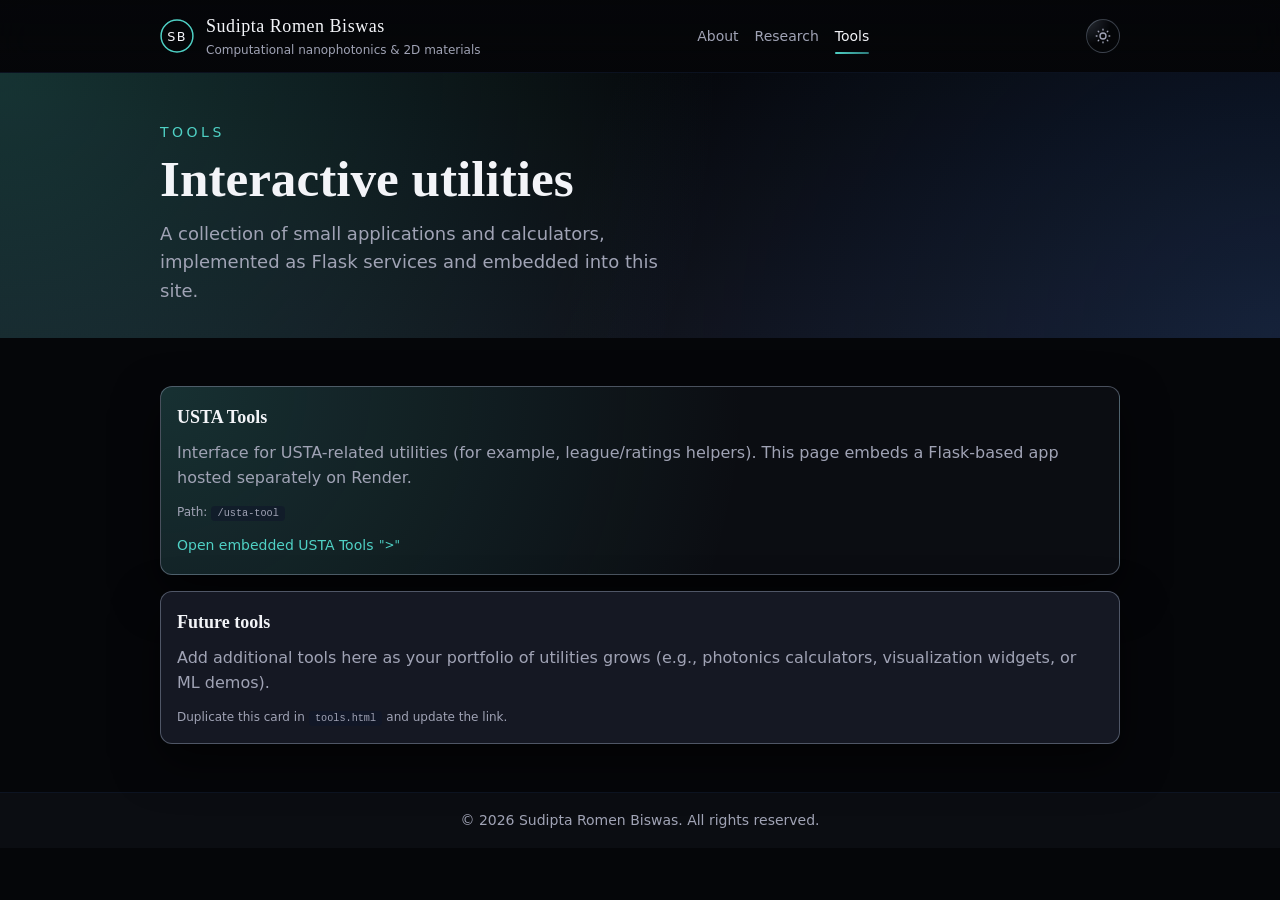
==== docs/tools.html @ 795b971c "moved to /docs" ====
<!DOCTYPE html>
<html lang="en" data-theme="dark">
  <head>
    <meta charset="UTF-8" />
    <meta name="viewport" content="width=device-width, initial-scale=1" />
    <title>Tools · Sudipta Romen Biswas</title>
    <meta name="description" content="Tools and utilities by Sudipta Romen Biswas." />

    <link href="https://api.fontshare.com/v2/css?f[]=satoshi@300,400,500,700&f[]=boska@400,500,700&display=swap" rel="stylesheet" />

    <link rel="stylesheet" href="./assets/style.css" />
  </head>
  <body>
    <header class="site-header">
      <div class="container header-inner">
        <a href="./index.html" class="brand" aria-label="Sudipta Romen Biswas home">
          <span class="logo-mark" aria-hidden="true">
            <svg viewBox="0 0 32 32" role="img" aria-hidden="true">
              <circle cx="16" cy="16" r="15" class="logo-ring" />
              <text x="50%" y="54%" dominant-baseline="middle" text-anchor="middle">SB</text>
            </svg>
          </span>
          <span class="brand-text">
            <span class="brand-title">Sudipta Romen Biswas</span>
            <span class="brand-subtitle">Computational nanophotonics & 2D materials</span>
          </span>
        </a>
        <button class="icon-button nav-toggle" type="button" aria-label="Toggle navigation" aria-expanded="false">
          <span></span><span></span>
        </button>
        <nav class="site-nav" aria-label="Primary">
          <a href="./index.html#about">About</a>
          <a href="./index.html#research">Research</a>
          <a href="./tools.html" aria-current="page">Tools</a>
        </nav>
        <button class="icon-button theme-toggle" type="button" data-theme-toggle aria-label="Switch color theme">
        </button>
      </div>
    </header>

    <main>
      <section class="hero hero-compact">
        <div class="container hero-inner">
          <div class="hero-text">
            <p class="eyebrow">Tools</p>
            <h1 class="hero-title">Interactive utilities</h1>
            <p class="hero-tagline">
              A collection of small applications and calculators, implemented as Flask services and embedded into this
              site.
            </p>
          </div>
        </div>
      </section>

      <section class="section">
        <div class="container">
          <div class="card-grid">
            <article class="card">
              <h2 class="card-title">USTA Tools</h2>
              <p class="card-body">
                Interface for USTA-related utilities (for example, league/ratings helpers). This page embeds a
                Flask-based app hosted separately on Render.
              </p>
              <p class="card-meta">Path: <code>/usta-tool</code></p>
              <a class="card-link" href="./usta-tool.html">Open embedded USTA Tools</a>
            </article>

            <article class="card card-muted">
              <h2 class="card-title">Future tools</h2>
              <p class="card-body">
                Add additional tools here as your portfolio of utilities grows (e.g., photonics calculators,
                visualization widgets, or ML demos).
              </p>
              <p class="card-meta">Duplicate this card in <code>tools.html</code> and update the link.</p>
            </article>
          </div>
        </div>
      </section>
    </main>

    <footer class="site-footer">
      <div class="container footer-inner">
        <p>&copy; <span id="year"></span> Sudipta Romen Biswas. All rights reserved.</p>
      </div>
    </footer>

    <script src="./assets/script.js" defer></script>
  </body>
</html>
---- docs/assets/style.css ----
/*
  Sudipta Romen Biswas – personal site
  Modern dark-leaning design, responsive, with light/dark toggle.
*/

*, *::before, *::after {
  box-sizing: border-box;
  margin: 0;
  padding: 0;
}

html {
  -webkit-font-smoothing: antialiased;
  text-rendering: optimizeLegibility;
  scroll-behavior: smooth;
}

body {
  min-height: 100vh;
  line-height: 1.6;
  font-family: var(--font-body, system-ui, -apple-system, BlinkMacSystemFont, 'Segoe UI', sans-serif);
  font-size: var(--text-base);
  background-color: var(--color-bg);
  color: var(--color-text);
}

img,
svg {
  display: block;
  max-width: 100%;
}

a {
  color: inherit;
  text-decoration: none;
}

a:hover {
  text-decoration: underline;
}

button {
  font: inherit;
  color: inherit;
  background: none;
  border: none;
  cursor: pointer;
}

:root {
  --font-body: 'Satoshi', system-ui, -apple-system, BlinkMacSystemFont, 'Segoe UI', sans-serif;
  --font-display: 'Boska', 'Georgia', serif;

  --text-xs: 0.75rem;
  --text-sm: 0.875rem;
  --text-base: 1rem;
  --text-lg: 1.125rem;
  --text-xl: 1.5rem;
  --text-2xl: 2rem;
  --text-3xl: 2.5rem;

  --space-1: 0.25rem;
  --space-2: 0.5rem;
  --space-3: 0.75rem;
  --space-4: 1rem;
  --space-6: 1.5rem;
  --space-8: 2rem;
  --space-12: 3rem;
  --space-16: 4rem;

  --radius-sm: 0.375rem;
  --radius-md: 0.5rem;
  --radius-lg: 0.75rem;
  --radius-full: 999px;

  --color-bg: #050609;
  --color-surface: #0b0d12;
  --color-surface-2: #151823;
  --color-surface-alt: #0f1119;
  --color-border: #242839;
  --color-text: #f3f4f8;
  --color-text-muted: #a0a3b5;
  --color-accent: #4fd1c5;
  --color-accent-soft: rgba(79, 209, 197, 0.12);
  --color-accent-strong: #2c7a7b;

  --shadow-soft: 0 18px 45px rgba(0, 0, 0, 0.55);

  --content-width: min(960px, 100% - 2.5rem);

  --transition-fast: 180ms ease-out;
}

html[data-theme='light'] {
  --color-bg: #f7f6f2;
  --color-surface: #ffffff;
  --color-surface-2: #f0f1f7;
  --color-surface-alt: #f3f4fb;
  --color-border: #d9dde9;
  --color-text: #12131a;
  --color-text-muted: #5b6178;
  --color-accent: #16a394;
  --color-accent-soft: rgba(22, 163, 148, 0.12);
  --color-accent-strong: #0f766e;

  --shadow-soft: 0 18px 45px rgba(15, 23, 42, 0.14);
}

.container {
  width: 100%;
  max-width: var(--content-width);
  margin-inline: auto;
}

.site-header {
  position: sticky;
  top: 0;
  z-index: 20;
  backdrop-filter: blur(18px);
  background: linear-gradient(to bottom, rgba(5, 6, 9, 0.9), rgba(5, 6, 9, 0.7));
  border-bottom: 1px solid rgba(15, 23, 42, 0.7);
}

html[data-theme='light'] .site-header {
  background: linear-gradient(to bottom, rgba(247, 246, 242, 0.95), rgba(247, 246, 242, 0.85));
  border-bottom-color: rgba(209, 213, 219, 0.9);
}

.header-inner {
  display: flex;
  align-items: center;
  justify-content: space-between;
  gap: var(--space-4);
  padding-block: var(--space-3);
}

.brand {
  display: flex;
  align-items: center;
  gap: var(--space-3);
  text-decoration: none;
}

.brand-text {
  display: flex;
  flex-direction: column;
}

.brand-title {
  font-family: var(--font-display);
  font-size: var(--text-lg);
  letter-spacing: 0.03em;
}

.brand-subtitle {
  font-size: var(--text-xs);
  color: var(--color-text-muted);
}

.logo-mark svg {
  width: 34px;
  height: 34px;
}

.logo-ring {
  fill: none;
  stroke: var(--color-accent);
  stroke-width: 1.4;
}

.logo-mark text {
  fill: var(--color-text);
  font-family: var(--font-body);
  font-size: 0.75rem;
  letter-spacing: 0.1em;
}

.site-nav {
  display: flex;
  align-items: center;
  gap: var(--space-4);
  font-size: var(--text-sm);
}

.site-nav a {
  text-decoration: none;
  color: var(--color-text-muted);
  position: relative;
  padding-block: 0.15rem;
}

.site-nav a::after {
  content: '';
  position: absolute;
  left: 0;
  bottom: -0.25rem;
  width: 0;
  height: 2px;
  border-radius: 999px;
  background: linear-gradient(90deg, var(--color-accent), var(--color-accent-strong));
  transition: width var(--transition-fast);
}

.site-nav a:hover::after,
.site-nav a[aria-current='page']::after {
  width: 100%;
}

.site-nav a[aria-current='page'] {
  color: var(--color-text);
}

.icon-button {
  width: 34px;
  height: 34px;
  border-radius: var(--radius-full);
  display: inline-flex;
  align-items: center;
  justify-content: center;
  color: var(--color-text-muted);
  border: 1px solid rgba(148, 163, 184, 0.35);
  background: radial-gradient(circle at top left, rgba(148, 163, 184, 0.25), transparent 55%);
  transition: background var(--transition-fast), border-color var(--transition-fast), color var(--transition-fast), transform 150ms ease-out;
}

.icon-button:hover {
  border-color: var(--color-accent);
  color: var(--color-accent);
  transform: translateY(-1px);
}

.theme-toggle svg {
  width: 18px;
  height: 18px;
}

.nav-toggle {
  display: none;
  flex-direction: column;
  justify-content: center;
  gap: 4px;
  padding-inline: 0;
}

.nav-toggle span {
  width: 16px;
  height: 2px;
  border-radius: 999px;
  background: var(--color-text);
}

.hero {
  padding-block: var(--space-16) var(--space-12);
  background:
    radial-gradient(circle at top left, rgba(79, 209, 197, 0.22), transparent 55%),
    radial-gradient(circle at bottom right, rgba(59, 130, 246, 0.15), transparent 55%),
    linear-gradient(to bottom, var(--color-bg), var(--color-surface-alt));
}

.hero-compact {
  padding-block: var(--space-12) var(--space-8);
}

.hero-inner {
  display: flex;
  flex-direction: column;
  gap: var(--space-4);
}

.hero-text {
  max-width: 40rem;
}

.eyebrow {
  font-size: var(--text-sm);
  letter-spacing: 0.25em;
  text-transform: uppercase;
  color: var(--color-accent);
}

.hero-title {
  font-family: var(--font-display);
  font-size: clamp(2.4rem, 4vw, 3.2rem);
  line-height: 1.1;
  margin-top: var(--space-2);
}

.hero-tagline {
  margin-top: var(--space-3);
  font-size: var(--text-lg);
  color: var(--color-text-muted);
}

.hero-meta {
  margin-top: var(--space-3);
  font-size: var(--text-sm);
  color: var(--color-text-muted);
}

.section {
  padding-block: var(--space-12);
}

.section-alt {
  background: radial-gradient(circle at top right, rgba(148, 163, 184, 0.12), transparent 60%), var(--color-surface);
}

.split {
  display: grid;
  gap: var(--space-8);
}

.section-header h2 {
  font-family: var(--font-display);
  font-size: var(--text-2xl);
}

.section-header p {
  margin-top: var(--space-3);
  color: var(--color-text-muted);
}

.section-body p + p {
  margin-top: var(--space-3);
}

.section-body p {
  color: var(--color-text-muted);
}

.pill-list {
  display: flex;
  flex-wrap: wrap;
  gap: var(--space-2);
  margin-bottom: var(--space-4);
}

.pill {
  font-size: var(--text-xs);
  padding: 0.35rem 0.75rem;
  border-radius: var(--radius-full);
  border: 1px solid rgba(148, 163, 184, 0.4);
  background: radial-gradient(circle at top left, var(--color-accent-soft), transparent 65%);
}

.contact-block {
  text-align: left;
}

.contact-block h2 {
  font-family: var(--font-display);
  font-size: var(--text-xl);
  margin-bottom: var(--space-2);
}

.contact-block p {
  color: var(--color-text-muted);
}

.card-grid {
  display: grid;
  gap: var(--space-4);
}

.card {
  border-radius: var(--radius-lg);
  padding: var(--space-4);
  background: radial-gradient(circle at top left, rgba(79, 209, 197, 0.18), transparent 60%), var(--color-surface);
  border: 1px solid rgba(148, 163, 184, 0.45);
  box-shadow: var(--shadow-soft);
}

.card-muted {
  background: var(--color-surface-2);
}

.card-title {
  font-family: var(--font-display);
  font-size: var(--text-lg);
}

.card-body {
  margin-top: var(--space-2);
  color: var(--color-text-muted);
}

.card-meta {
  margin-top: var(--space-3);
  font-size: var(--text-xs);
  color: var(--color-text-muted);
}

.card-link {
  display: inline-flex;
  align-items: center;
  gap: 0.35rem;
  margin-top: var(--space-3);
  font-size: var(--text-sm);
  color: var(--color-accent);
  text-decoration: none;
}

.card-link::after {
  content: '">"';
  font-size: 0.85em;
}

.embed-wrapper {
  border-radius: var(--radius-lg);
  overflow: hidden;
  border: 1px solid rgba(148, 163, 184, 0.45);
  background: var(--color-surface-2);
  box-shadow: var(--shadow-soft);
}

.embed-wrapper iframe {
  width: 100%;
  min-height: 80vh;
  border: none;
  background: var(--color-bg);
}

.embed-note {
  margin-top: var(--space-3);
  font-size: var(--text-sm);
  color: var(--color-text-muted);
}

code {
  font-family: ui-monospace, SFMono-Regular, Menlo, Monaco, Consolas, 'Liberation Mono', 'Courier New', monospace;
  font-size: 0.85em;
  background: rgba(15, 23, 42, 0.6);
  padding: 0.15rem 0.4rem;
  border-radius: 0.25rem;
}

html[data-theme='light'] code {
  background: rgba(229, 231, 235, 0.9);
}

.site-footer {
  border-top: 1px solid rgba(15, 23, 42, 0.7);
  background: var(--color-surface);
}

html[data-theme='light'] .site-footer {
  border-top-color: rgba(209, 213, 219, 0.9);
}

.footer-inner {
  padding-block: var(--space-4);
  text-align: center;
  font-size: var(--text-sm);
  color: var(--color-text-muted);
}

@media (max-width: 768px) {
  .header-inner {
    align-items: center;
  }

  .site-nav {
    position: fixed;
    inset-inline: 0;
    top: 56px;
    padding: var(--space-4) var(--space-4) var(--space-6);
    background: var(--color-surface);
    flex-direction: column;
    align-items: flex-start;
    gap: var(--space-3);
    transform: translateY(-110%);
    opacity: 0;
    pointer-events: none;
    transition: transform var(--transition-fast), opacity var(--transition-fast);
  }

  .site-header.nav-open .site-nav {
    transform: translateY(0);
    opacity: 1;
    pointer-events: auto;
  }

  .nav-toggle {
    display: inline-flex;
  }

  .site-header {
    background: linear-gradient(to bottom, rgba(5, 6, 9, 0.97), rgba(5, 6, 9, 0.94));
  }

  html[data-theme='light'] .site-header {
    background: linear-gradient(to bottom, rgba(247, 246, 242, 0.97), rgba(247, 246, 242, 0.94));
  }

  .hero {
    padding-block: var(--space-12) var(--space-10);
  }

  .split {
    grid-template-columns: 1fr;
  }
}

@media (min-width: 769px) {
  .split {
    grid-template-columns: minmax(0, 1.2fr) minmax(0, 1.8fr);
    align-items: flex-start;
  }

  .hero-inner {
    flex-direction: row;
    justify-content: space-between;
    align-items: flex-end;
  }

  .hero-text {
    max-width: 32rem;
  }
}
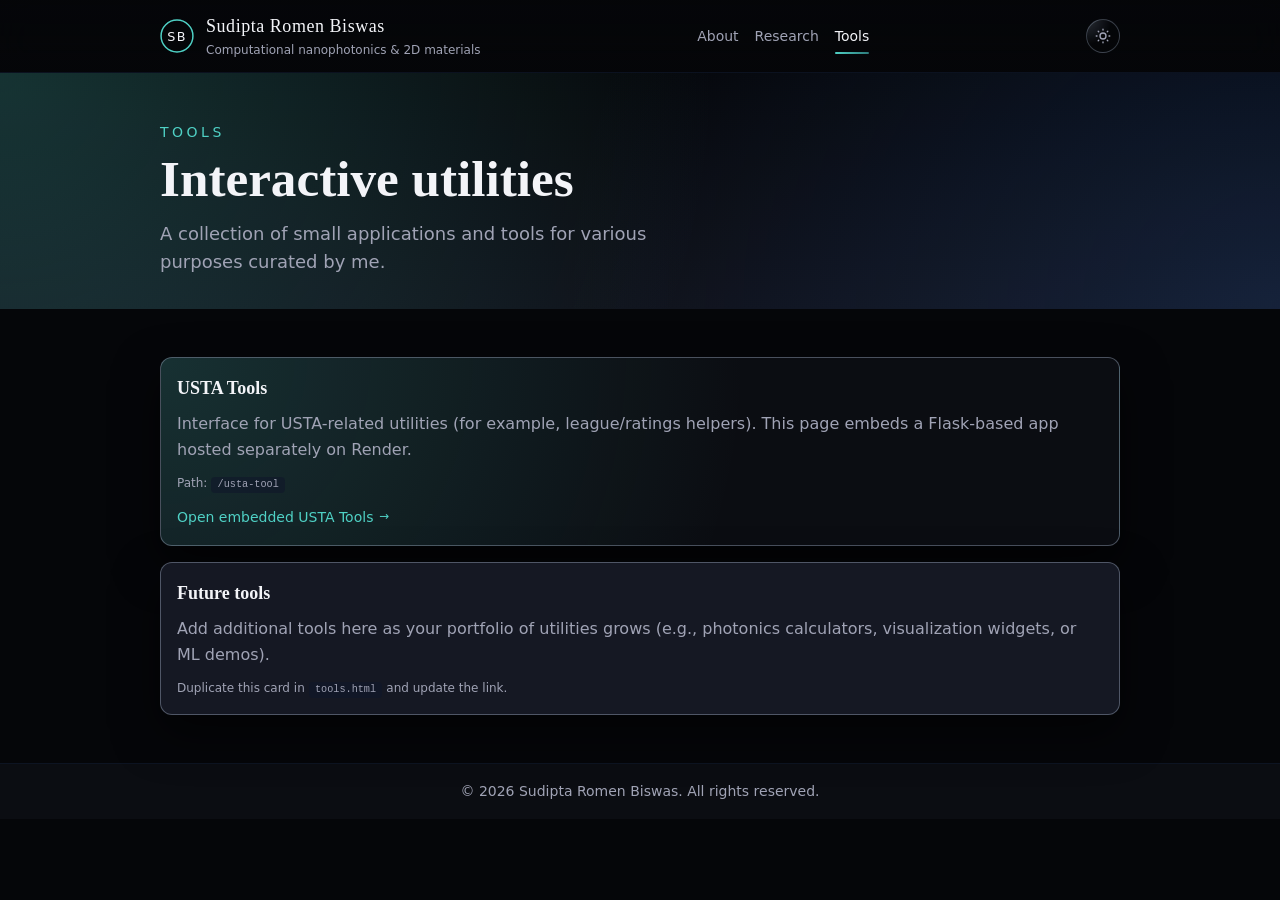
==== commit d6f0b4b9: "initial commit by claude" ====
--- a/docs/tools.html
+++ b/docs/tools.html
@@ -45,8 +45,7 @@
             <p class="eyebrow">Tools</p>
             <h1 class="hero-title">Interactive utilities</h1>
             <p class="hero-tagline">
-              A collection of small applications and calculators, implemented as Flask services and embedded into this
-              site.
+              A collection of small applications and tools for various purposes curated by me.
             </p>
           </div>
         </div>
--- a/docs/assets/style.css
+++ b/docs/assets/style.css
@@ -516,4 +516,214 @@
   .hero-text {
     max-width: 32rem;
   }
-}
+
+  .hero-with-photo {
+    align-items: center;
+  }
+
+  .research-grid {
+    grid-template-columns: repeat(2, 1fr);
+  }
+
+  .portfolio-grid {
+    grid-template-columns: repeat(2, 1fr);
+  }
+}
+
+/* Hero with Photo */
+.hero-with-photo {
+  display: flex;
+  flex-direction: column-reverse;
+  gap: var(--space-8);
+}
+
+.hero-photo {
+  flex-shrink: 0;
+}
+
+.profile-img {
+  width: 180px;
+  height: 180px;
+  border-radius: 50%;
+  object-fit: cover;
+  border: 3px solid var(--color-accent);
+  box-shadow: 0 0 40px rgba(79, 209, 197, 0.3);
+}
+
+@media (min-width: 769px) {
+  .hero-with-photo {
+    flex-direction: row;
+  }
+
+  .profile-img {
+    width: 220px;
+    height: 220px;
+  }
+}
+
+/* Hero Links */
+.hero-links {
+  display: flex;
+  flex-wrap: wrap;
+  gap: var(--space-3);
+  margin-top: var(--space-6);
+}
+
+.hero-link {
+  display: inline-flex;
+  align-items: center;
+  gap: var(--space-2);
+  padding: 0.6rem 1rem;
+  font-size: var(--text-sm);
+  border-radius: var(--radius-full);
+  border: 1px solid rgba(148, 163, 184, 0.4);
+  background: radial-gradient(circle at top left, var(--color-accent-soft), transparent 65%);
+  color: var(--color-text);
+  text-decoration: none;
+  transition: all var(--transition-fast);
+}
+
+.hero-link:hover {
+  border-color: var(--color-accent);
+  transform: translateY(-2px);
+  text-decoration: none;
+}
+
+.hero-link svg {
+  color: var(--color-accent);
+}
+
+.meta-highlight {
+  color: var(--color-accent);
+  font-weight: 500;
+}
+
+/* Section Header Full Width */
+.section-header-full {
+  margin-bottom: var(--space-8);
+}
+
+.section-header-full h2 {
+  font-family: var(--font-display);
+  font-size: var(--text-2xl);
+}
+
+.section-header-full p {
+  margin-top: var(--space-3);
+  color: var(--color-text-muted);
+  max-width: 48rem;
+}
+
+.section-header-full .pill-list {
+  margin-top: var(--space-4);
+}
+
+/* Research & Portfolio Grids */
+.research-grid,
+.portfolio-grid {
+  display: grid;
+  gap: var(--space-4);
+}
+
+/* Card Enhancements */
+.card-featured {
+  border-color: rgba(79, 209, 197, 0.3);
+}
+
+.card-company {
+  display: flex;
+  align-items: center;
+  gap: var(--space-2);
+  margin-bottom: var(--space-3);
+  font-size: var(--text-sm);
+  color: var(--color-text-muted);
+  font-weight: 500;
+}
+
+.company-logo {
+  color: var(--color-accent);
+}
+
+.company-text-logo {
+  font-size: var(--text-lg);
+  font-weight: 700;
+  letter-spacing: 0.05em;
+  color: var(--color-accent);
+}
+
+/* Section CTA */
+.section-cta {
+  margin-top: var(--space-8);
+  text-align: center;
+}
+
+.cta-link {
+  display: inline-flex;
+  align-items: center;
+  gap: var(--space-2);
+  padding: 0.75rem 1.5rem;
+  font-size: var(--text-sm);
+  font-weight: 500;
+  color: var(--color-accent);
+  border: 1px solid var(--color-accent);
+  border-radius: var(--radius-full);
+  text-decoration: none;
+  transition: all var(--transition-fast);
+}
+
+.cta-link:hover {
+  background: var(--color-accent);
+  color: var(--color-bg);
+  text-decoration: none;
+}
+
+/* Contact Links */
+.contact-links {
+  display: flex;
+  flex-wrap: wrap;
+  justify-content: center;
+  gap: var(--space-4);
+  margin-top: var(--space-6);
+}
+
+.contact-link {
+  display: inline-flex;
+  align-items: center;
+  gap: var(--space-2);
+  padding: 0.75rem 1.25rem;
+  font-size: var(--text-sm);
+  border-radius: var(--radius-full);
+  border: 1px solid rgba(148, 163, 184, 0.4);
+  background: var(--color-surface-2);
+  color: var(--color-text);
+  text-decoration: none;
+  transition: all var(--transition-fast);
+}
+
+.contact-link:hover {
+  border-color: var(--color-accent);
+  transform: translateY(-2px);
+  text-decoration: none;
+}
+
+.contact-link svg {
+  color: var(--color-accent);
+}
+
+/* Contact Block Centered */
+.contact-block {
+  text-align: center;
+  max-width: 600px;
+  margin-inline: auto;
+}
+
+/* Strong text in muted paragraphs */
+.section-body strong {
+  color: var(--color-text);
+}
+
+/* Card link arrow fix */
+.card-link::after {
+  content: '→';
+  font-size: 0.85em;
+}
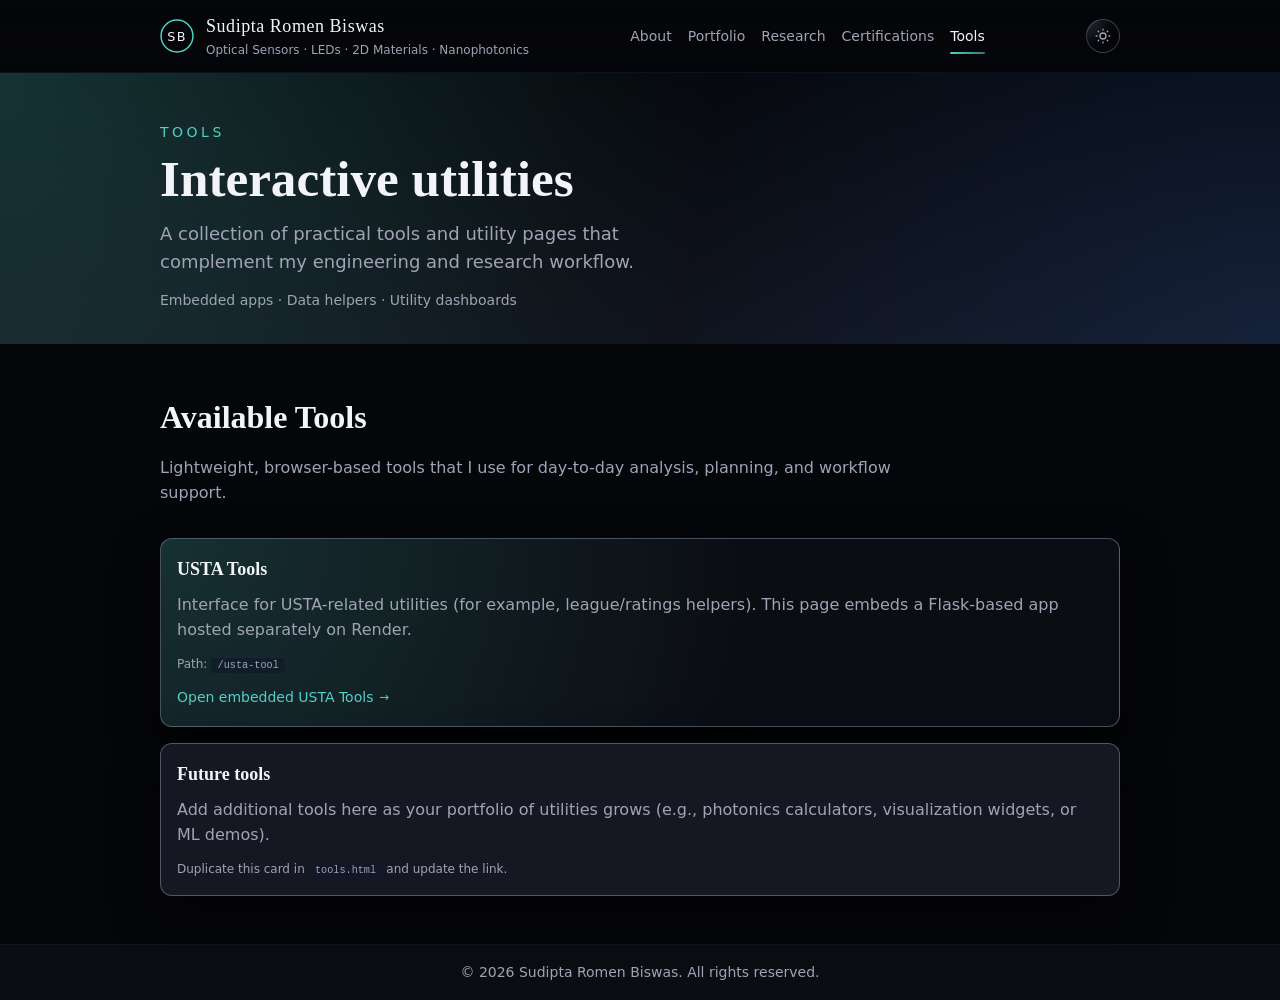
==== commit 185a608e: "update patent links, fix research section" ====
--- a/docs/tools.html
+++ b/docs/tools.html
@@ -22,7 +22,7 @@
           </span>
           <span class="brand-text">
             <span class="brand-title">Sudipta Romen Biswas</span>
-            <span class="brand-subtitle">Computational nanophotonics & 2D materials</span>
+            <span class="brand-subtitle">Optical Sensors · LEDs · 2D Materials · Nanophotonics</span>
           </span>
         </a>
         <button class="icon-button nav-toggle" type="button" aria-label="Toggle navigation" aria-expanded="false">
@@ -30,10 +30,13 @@
         </button>
         <nav class="site-nav" aria-label="Primary">
           <a href="./index.html#about">About</a>
+          <a href="./index.html#portfolio">Portfolio</a>
           <a href="./index.html#research">Research</a>
+          <a href="./index.html#certifications">Certifications</a>
           <a href="./tools.html" aria-current="page">Tools</a>
         </nav>
         <button class="icon-button theme-toggle" type="button" data-theme-toggle aria-label="Switch color theme">
+          <!-- JS will insert icon -->
         </button>
       </div>
     </header>
@@ -45,7 +48,10 @@
             <p class="eyebrow">Tools</p>
             <h1 class="hero-title">Interactive utilities</h1>
             <p class="hero-tagline">
-              A collection of small applications and tools for various purposes curated by me.
+              A collection of practical tools and utility pages that complement my engineering and research workflow.
+            </p>
+            <p class="hero-meta">
+              Embedded apps · Data helpers · Utility dashboards
             </p>
           </div>
         </div>
@@ -53,6 +59,12 @@
 
       <section class="section">
         <div class="container">
+          <div class="section-header-full">
+            <h2>Available Tools</h2>
+            <p>
+              Lightweight, browser-based tools that I use for day-to-day analysis, planning, and workflow support.
+            </p>
+          </div>
           <div class="card-grid">
             <article class="card">
               <h2 class="card-title">USTA Tools</h2>
--- a/docs/assets/style.css
+++ b/docs/assets/style.css
@@ -525,6 +525,10 @@
     grid-template-columns: repeat(2, 1fr);
   }
 
+  .certification-grid {
+    grid-template-columns: repeat(2, 1fr);
+  }
+
   .portfolio-grid {
     grid-template-columns: repeat(2, 1fr);
   }
@@ -625,6 +629,11 @@
   gap: var(--space-4);
 }
 
+.certification-grid {
+  display: grid;
+  gap: var(--space-4);
+}
+
 /* Card Enhancements */
 .card-featured {
   border-color: rgba(79, 209, 197, 0.3);
@@ -727,3 +736,102 @@
   content: '→';
   font-size: 0.85em;
 }
+
+/* Multiple card links */
+.card-links {
+  display: flex;
+  flex-wrap: wrap;
+  gap: var(--space-2);
+  margin-top: var(--space-3);
+}
+
+.card-links .card-link {
+  margin-top: 0;
+  font-size: var(--text-xs);
+  padding: 0.25rem 0.5rem;
+  border: 1px solid var(--color-border);
+  border-radius: var(--radius-sm);
+  background: var(--color-surface-2);
+}
+
+.card-links .card-link:hover {
+  border-color: var(--color-accent);
+}
+
+/* Patent list styles */
+.patent-list {
+  margin-top: var(--space-4);
+  display: flex;
+  flex-direction: column;
+  gap: var(--space-2);
+}
+
+.patent-item {
+  display: flex;
+  align-items: center;
+  gap: var(--space-2);
+  flex-wrap: wrap;
+  font-size: var(--text-sm);
+}
+
+.patent-status {
+  font-size: var(--text-xs);
+  font-weight: 600;
+  padding: 0.15rem 0.5rem;
+  border-radius: var(--radius-sm);
+  text-transform: uppercase;
+  letter-spacing: 0.02em;
+}
+
+.patent-status.granted {
+  background: var(--color-success, #22c55e);
+  color: #fff;
+}
+
+.patent-status.pending {
+  background: var(--color-warning, #f59e0b);
+  color: #000;
+}
+
+.patent-item a {
+  color: var(--color-accent);
+  text-decoration: none;
+  font-weight: 500;
+}
+
+.patent-item a:hover {
+  text-decoration: underline;
+}
+
+.patent-id {
+  font-size: var(--text-xs);
+  color: var(--color-text-muted);
+  font-family: var(--font-mono, monospace);
+}
+
+/* Research Group Titles */
+.research-group-title {
+  font-family: var(--font-display);
+  font-size: var(--text-xl);
+  margin-top: var(--space-8);
+  margin-bottom: var(--space-2);
+  color: var(--color-accent);
+}
+
+.research-group-desc {
+  font-size: var(--text-sm);
+  color: var(--color-text-muted);
+  margin-bottom: var(--space-4);
+  max-width: 48rem;
+}
+
+.section-cta-group {
+  margin-top: var(--space-8);
+  text-align: center;
+  padding-top: var(--space-4);
+  border-top: 1px solid var(--color-border);
+  display: flex;
+  flex-wrap: wrap;
+  justify-content: center;
+  gap: var(--space-4);
+}
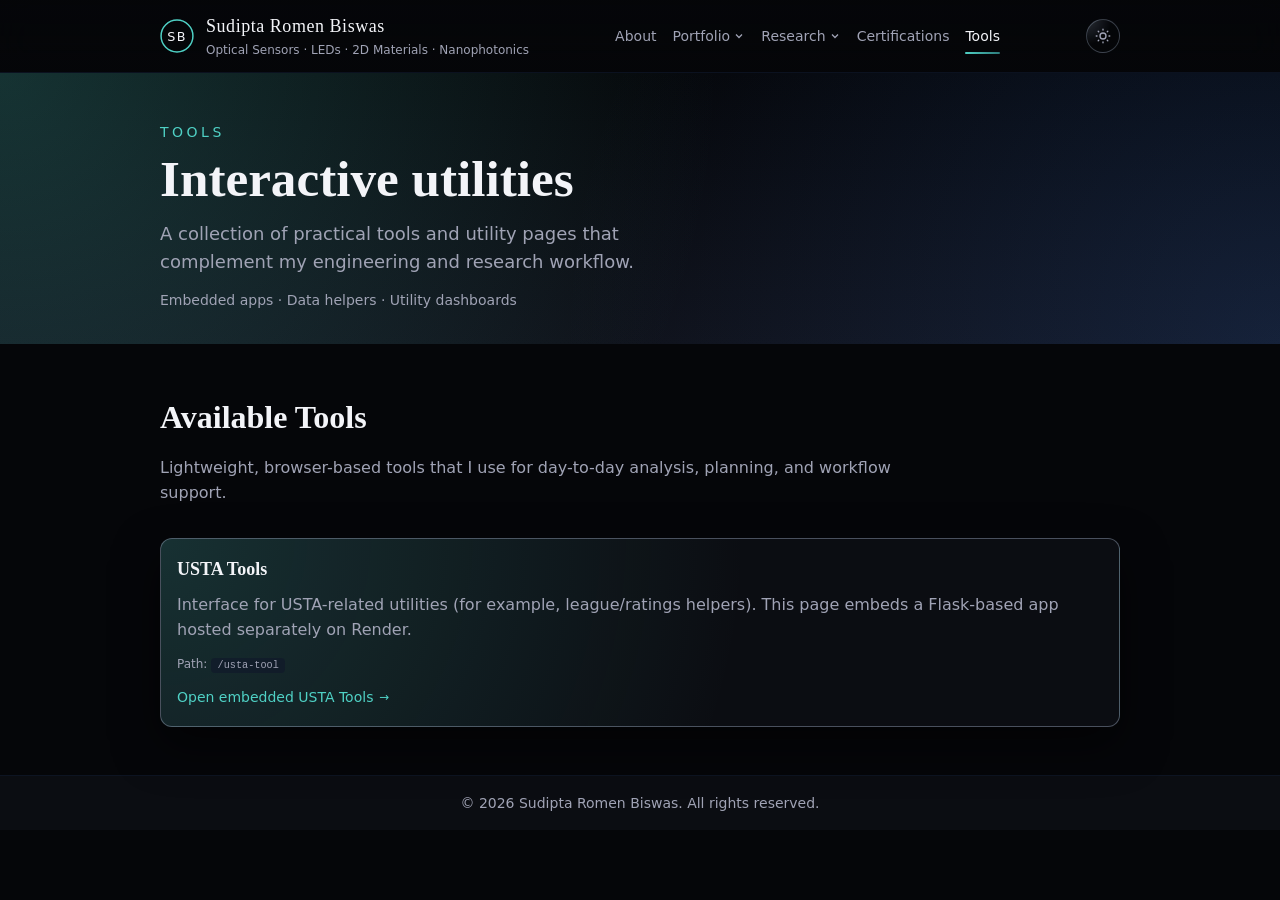
==== commit 98bee96d: "hide_newtool_template, modify navigation" ====
--- a/docs/tools.html
+++ b/docs/tools.html
@@ -30,8 +30,24 @@
         </button>
         <nav class="site-nav" aria-label="Primary">
           <a href="./index.html#about">About</a>
-          <a href="./index.html#portfolio">Portfolio</a>
-          <a href="./index.html#research">Research</a>
+          <div class="nav-item">
+            <a href="./index.html#portfolio" class="nav-parent">Portfolio <svg class="nav-chevron" width="12" height="12" viewBox="0 0 24 24" fill="none" stroke="currentColor" stroke-width="2.5"><polyline points="6 9 12 15 18 9"/></svg></a>
+            <div class="nav-dropdown">
+              <a href="./index.html#portfolio-meta">Meta</a>
+              <a href="./index.html#portfolio-apple">Apple</a>
+              <a href="./index.html#portfolio-lumileds">Lumileds</a>
+              <a href="./index.html#portfolio-3m">3M</a>
+            </div>
+          </div>
+          <div class="nav-item">
+            <a href="./index.html#research" class="nav-parent">Research <svg class="nav-chevron" width="12" height="12" viewBox="0 0 24 24" fill="none" stroke="currentColor" stroke-width="2.5"><polyline points="6 9 12 15 18 9"/></svg></a>
+            <div class="nav-dropdown">
+              <a href="./index.html#research-metasurfaces">Tunable Graphene Metasurfaces</a>
+              <a href="./index.html#research-nonlinear">Tunable Nonlinear Optics</a>
+              <a href="./index.html#research-gas-sensing">Plasmon-based Gas Sensing</a>
+              <a href="./index.html#research-ug">Undergraduate Research</a>
+            </div>
+          </div>
           <a href="./index.html#certifications">Certifications</a>
           <a href="./tools.html" aria-current="page">Tools</a>
         </nav>
@@ -76,14 +92,14 @@
               <a class="card-link" href="./usta-tool.html">Open embedded USTA Tools</a>
             </article>
 
-            <article class="card card-muted">
+            <!-- <article class="card card-muted">
               <h2 class="card-title">Future tools</h2>
               <p class="card-body">
                 Add additional tools here as your portfolio of utilities grows (e.g., photonics calculators,
                 visualization widgets, or ML demos).
               </p>
               <p class="card-meta">Duplicate this card in <code>tools.html</code> and update the link.</p>
-            </article>
+            </article> -->
           </div>
         </div>
       </section>
--- a/docs/assets/style.css
+++ b/docs/assets/style.css
@@ -210,6 +210,80 @@
   color: var(--color-text);
 }
 
+/* Anchor offset for fixed header */
+section[id], h3[id], article[id] {
+  scroll-margin-top: 100px; /* Precise pixel value for better control */
+}
+
+/* Nav dropdowns */
+.nav-item {
+  position: relative;
+  /* Bridging the gap between nav-parent and dropdown */
+  padding-bottom: 1rem;
+  margin-bottom: -1rem;
+}
+
+.nav-parent {
+  display: inline-flex;
+  align-items: center;
+  gap: 0.2rem;
+}
+
+.nav-chevron {
+  transition: transform var(--transition-fast);
+  flex-shrink: 0;
+  pointer-events: none; /* Let clicks pass through to the link */
+}
+
+.nav-item:hover .nav-chevron,
+.nav-item:focus-within .nav-chevron,
+.nav-item.open .nav-chevron {
+  transform: rotate(180deg);
+}
+
+.nav-dropdown {
+  position: absolute;
+  top: 100%;
+  left: 50%;
+  transform: translateX(-50%) translateY(-8px);
+  background: var(--color-surface);
+  border: 1px solid var(--color-border);
+  border-radius: var(--radius-md);
+  padding: var(--space-2) 0;
+  min-width: 15rem;
+  opacity: 0;
+  pointer-events: none;
+  transition: opacity var(--transition-fast), transform var(--transition-fast);
+  z-index: 200;
+  box-shadow: var(--shadow-soft);
+}
+
+.nav-item:hover .nav-dropdown,
+.nav-item:focus-within .nav-dropdown,
+.nav-item.open .nav-dropdown {
+  opacity: 1;
+  pointer-events: auto;
+  transform: translateX(-50%) translateY(0);
+}
+
+.nav-dropdown a {
+  display: block;
+  padding: var(--space-2) var(--space-4);
+  color: var(--color-text-muted);
+  font-size: var(--text-sm);
+  white-space: nowrap;
+}
+
+.nav-dropdown a:hover {
+  color: var(--color-accent);
+  background: var(--color-accent-soft);
+  text-decoration: none;
+}
+
+.nav-dropdown a::after {
+  display: none;
+}
+
 .icon-button {
   width: 34px;
   height: 34px;
@@ -382,6 +456,36 @@
 .card-body {
   margin-top: var(--space-2);
   color: var(--color-text-muted);
+}
+
+.card-img {
+  width: 100%;
+  margin-top: var(--space-3);
+  border-radius: var(--radius-md);
+  object-fit: cover;
+}
+
+.research-group-img {
+  width: 100%;
+  margin-top: var(--space-4);
+  margin-bottom: var(--space-6);
+  border-radius: var(--radius-md);
+  object-fit: cover;
+}
+
+.card-list {
+  margin-top: var(--space-2);
+  padding: 0;
+  list-style: none;
+  color: var(--color-text-muted);
+  display: flex;
+  flex-direction: column;
+  gap: var(--space-2);
+}
+
+.card-list li {
+  font-size: var(--text-sm);
+  line-height: 1.5;
 }
 
 .card-meta {
@@ -474,6 +578,38 @@
     transition: transform var(--transition-fast), opacity var(--transition-fast);
   }
 
+  .nav-item {
+    width: 100%;
+  }
+
+  .nav-dropdown {
+    position: static;
+    transform: none;
+    box-shadow: none;
+    border: none;
+    border-left: 2px solid var(--color-border);
+    border-radius: 0;
+    padding: var(--space-1) 0;
+    margin-top: var(--space-1);
+    margin-left: var(--space-4);
+    background: transparent;
+    min-width: 0;
+    display: none;
+    opacity: 1;
+    pointer-events: auto;
+  }
+
+  .nav-item:hover .nav-dropdown,
+  .nav-item:focus-within .nav-dropdown {
+    transform: none;
+  }
+
+  .nav-item.open .nav-dropdown {
+    display: flex;
+    flex-direction: column;
+    transform: none;
+  }
+
   .site-header.nav-open .site-nav {
     transform: translateY(0);
     opacity: 1;
@@ -525,13 +661,7 @@
     grid-template-columns: repeat(2, 1fr);
   }
 
-  .certification-grid {
-    grid-template-columns: repeat(2, 1fr);
-  }
-
-  .portfolio-grid {
-    grid-template-columns: repeat(2, 1fr);
-  }
+  /* certification-grid and portfolio-grid intentionally left single-column */
 }
 
 /* Hero with Photo */
@@ -651,6 +781,16 @@
 
 .company-logo {
   color: var(--color-accent);
+  width: 1.45rem;
+  height: 1.45rem;
+  object-fit: contain;
+  flex: 0 0 auto;
+  display: block;
+}
+
+.company-logo-lumileds {
+  width: 3rem;
+  height: 3rem;
 }
 
 .company-text-logo {
